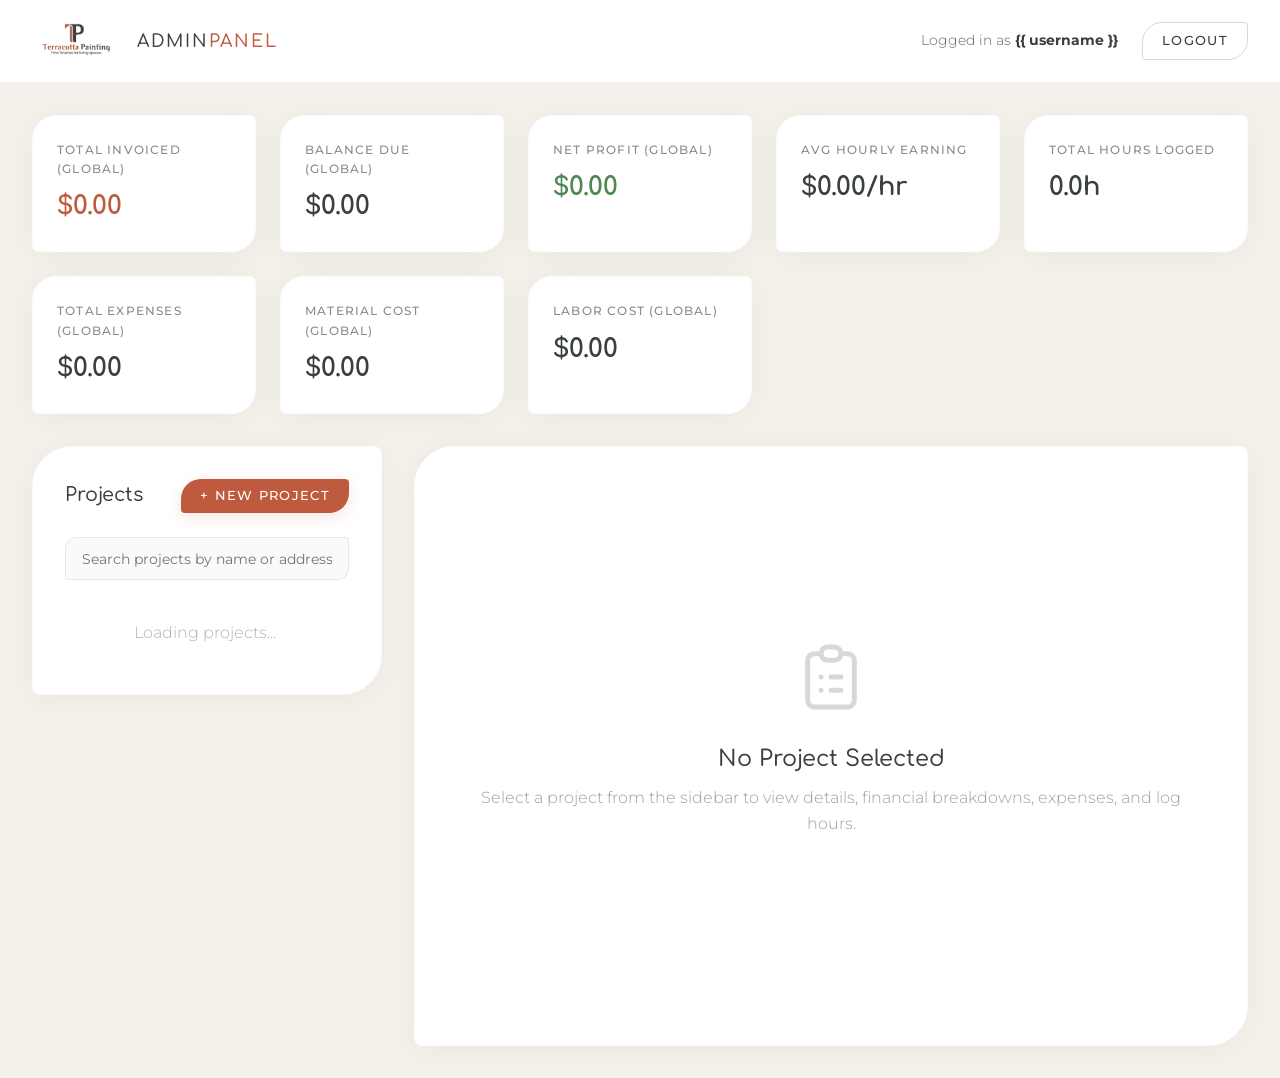
==== templates/admin.html @ 3f1cddbb "feat: add expense, material, and labor breakdown cards to admin panel" ====
<!DOCTYPE html>
<html lang="en">
<head>
  <meta charset="UTF-8">
  <meta name="viewport" content="width=device-width, initial-scale=1.0">
  <title>Admin Dashboard | Terracotta Painting</title>
  <link rel="stylesheet" href="/static/styles.css">
  <link rel="stylesheet" href="/static/admin.css">
</head>
<body class="admin-body">

  <!-- Nav Header -->
  <header class="admin-header">
    <div class="admin-nav">
      <div class="admin-logo-area">
        <img src="/static/assets/images/logo.png" alt="Terracotta Painting Logo" class="admin-logo-img">
        <div class="admin-logo-text">Admin<span>Panel</span></div>
      </div>
      <div class="admin-user-menu">
        <span class="admin-user-info">Logged in as <strong>{{ username }}</strong></span>
        <a href="/admin/logout" class="btn-logout">Logout</a>
      </div>
    </div>
  </header>

  <main class="admin-main">
    
    <!-- Global Summary Stats -->
    <section class="summary-grid">
      <div class="summary-card accent">
        <div class="summary-label">Total Invoiced (Global)</div>
        <div class="summary-value" id="global-invoiced">$0.00</div>
      </div>
      <div class="summary-card">
        <div class="summary-label">Balance Due (Global)</div>
        <div class="summary-value" id="global-balance">$0.00</div>
      </div>
      <div class="summary-card success">
        <div class="summary-label">Net Profit (Global)</div>
        <div class="summary-value" id="global-profit">$0.00</div>
      </div>
      <div class="summary-card">
        <div class="summary-label">Avg Hourly Earning</div>
        <div class="summary-value" id="global-hourly">$0.00/hr</div>
      </div>
      <div class="summary-card">
        <div class="summary-label">Total Hours Logged</div>
        <div class="summary-value" id="global-hours">0.0h</div>
      </div>
      <div class="summary-card">
        <div class="summary-label">Total Expenses (Global)</div>
        <div class="summary-value" id="global-expenses">$0.00</div>
      </div>
      <div class="summary-card">
        <div class="summary-label">Material Cost (Global)</div>
        <div class="summary-value" id="global-materials">$0.00</div>
      </div>
      <div class="summary-card">
        <div class="summary-label">Labor Cost (Global)</div>
        <div class="summary-value" id="global-labor">$0.00</div>
      </div>
    </section>

    <!-- Main Workspace Layout -->
    <div class="dashboard-layout">
      
      <!-- Left: Projects List Sidebar -->
      <aside class="sidebar-panel">
        <div class="sidebar-header">
          <h2 class="sidebar-title">Projects</h2>
          <button class="btn-primary" id="btn-new-project">+ New Project</button>
        </div>
        
        <input type="text" class="project-search" id="project-search-input" placeholder="Search projects by name or address...">
        
        <div class="project-list" id="project-list-container">
          <!-- Projects rendered dynamically here -->
          <p style="text-align: center; color: rgba(58,63,65,0.4); padding: 1rem;">Loading projects...</p>
        </div>
      </aside>
      
      <!-- Right: Selected Project Detail Panel -->
      <section class="detail-panel" id="project-detail-panel">
        
        <!-- Empty State (Shown when no project is selected) -->
        <div class="empty-state" id="detail-empty-state">
          <svg fill="none" viewBox="0 0 24 24" xmlns="http://www.w3.org/2000/svg">
            <path stroke-linecap="round" stroke-linejoin="round" stroke-width="1.5" d="M9 5H7a2 2 0 00-2 2v12a2 2 0 002 2h10a2 2 0 002-2V7a2 2 0 00-2-2h-2M9 5a2 2 0 002 2h2a2 2 0 002-2M9 5a2 2 0 012-2h2a2 2 0 012 2m-3 7h3m-3 4h3m-6-4h.01M9 16h.01"></path>
          </svg>
          <h3 class="empty-state-title">No Project Selected</h3>
          <p>Select a project from the sidebar to view details, financial breakdowns, expenses, and log hours.</p>
        </div>
        
        <!-- Active Details (Hidden by default, displayed via JS) -->
        <div class="detail-content" id="detail-active-content" style="display: none;">
          
          <div class="detail-header">
            <div class="detail-title-area">
              <h2 id="det-project-name">Project Title</h2>
              <div class="detail-address">
                <svg width="16" height="16" fill="currentColor" viewBox="0 0 24 24" xmlns="http://www.w3.org/2000/svg">
                  <path d="M12 2C8.13 2 5 5.13 5 9c0 5.25 7 13 7 13s7-7.75 7-13c0-3.87-3.13-7-7-7zm0 9.5c-1.38 0-2.5-1.12-2.5-2.5s1.12-2.5 2.5-2.5 2.5 1.12 2.5 2.5-1.12 2.5-2.5 2.5z"/>
                </svg>
                <span id="det-project-address">Kitchener, ON</span>
              </div>
            </div>
            <div class="detail-actions">
              <button class="btn-secondary" id="btn-edit-project">Edit Details</button>
              <button class="btn-danger" id="btn-delete-project">Delete</button>
            </div>
          </div>
          
          <!-- Project Resumo Grid (Requirement 3: calculations) -->
          <div class="project-summary-grid">
            <div class="project-summary-card">
              <div class="label">Job Charge</div>
              <div class="value" id="card-job-charge">$0.00</div>
            </div>
            <div class="project-summary-card">
              <div class="label">Total Invoice (HST inc)</div>
              <div class="value" id="card-total-invoice">$0.00</div>
            </div>
            <div class="project-summary-card balance-due">
              <div class="label">Balance Due</div>
              <div class="value" id="card-balance-due">$0.00</div>
            </div>
            <div class="project-summary-card">
              <div class="label">Est. Final Cost</div>
              <div class="value" id="card-final-cost">$0.00</div>
            </div>
            <div class="project-summary-card net-profit">
              <div class="label">Net Profit</div>
              <div class="value" id="card-net-profit">$0.00</div>
            </div>
            <div class="project-summary-card">
              <div class="label">Avg Hourly Rate</div>
              <div class="value" id="card-hourly-rate">$0.00/hr</div>
            </div>
            <div class="project-summary-card">
              <div class="label">Total Expenses</div>
              <div class="value" id="card-expenses">$0.00</div>
            </div>
            <div class="project-summary-card">
              <div class="label">Material Cost</div>
              <div class="value" id="card-materials">$0.00</div>
            </div>
            <div class="project-summary-card">
              <div class="label">Labor / Subcontractor</div>
              <div class="value" id="card-labor">$0.00</div>
            </div>
          </div>
          
          <!-- Tabs Navigation -->
          <nav class="tabs-nav">
            <button class="tab-btn active" data-tab="tab-expenses">Expenses & Purchases</button>
            <button class="tab-btn" data-tab="tab-hours">Hours Logged</button>
          </nav>
          
          <!-- Tab 1: Expenses & Purchases -->
          <div class="tab-content active" id="tab-expenses">
            <div class="tab-split-layout">
              <!-- Left: Expenses Table -->
              <div class="data-table-wrapper">
                <table class="data-table" id="expenses-table">
                  <thead>
                    <tr>
                      <th style="width: 80px; text-align: center;">Actions</th>
                      <th>Amount</th>
                      <th>Type</th>
                      <th>Category/Subtype</th>
                      <th>Tax Inc.</th>
                      <th>Date</th>
                    </tr>
                  </thead>
                  <tbody id="expenses-list-container">
                    <!-- Expenses list goes here -->
                  </tbody>
                </table>
              </div>
              
              <!-- Right: Add Expense Form -->
              <div class="form-panel">
                <h3 id="expense-form-title">Record Expense</h3>
                <form id="add-expense-form">
                  <input type="hidden" id="expense-id-field">
                  <div class="form-group" style="margin-bottom: 1rem;">
                    <label class="form-label" for="exp-amount">Amount (CAD)</label>
                    <input type="number" id="exp-amount" class="form-control" step="0.01" min="0.01" placeholder="150.00" required>
                  </div>
                  <div class="form-group" style="margin-bottom: 1rem;">
                    <label class="form-label" for="exp-type">Type</label>
                    <select id="exp-type" class="form-control" required>
                      <option value="Material">Material</option>
                      <option value="Subcontratado">Subcontractor</option>
                      <option value="Devolução">Return (Devolução)</option>
                    </select>
                  </div>
                  <div class="form-group" id="exp-subtype-group" style="margin-bottom: 1rem;">
                    <label class="form-label" for="exp-subtype">Category / Type</label>
                    <select id="exp-subtype" class="form-control" required>
                      <!-- Will be filled dynamically by Javascript -->
                    </select>
                  </div>
                  <div class="form-group-checkbox">
                    <input type="checkbox" id="exp-tax-included">
                    <label for="exp-tax-included">Tax is already included</label>
                  </div>
                  <button type="submit" class="btn-primary" id="btn-submit-expense" style="width: 100%;">Add Expense</button>
                  <button type="button" class="btn-secondary" id="btn-cancel-expense-edit" style="width: 100%; margin-top: 0.5rem; display: none;">Cancel Edit</button>
                </form>
              </div>
            </div>
          </div>
          
          <!-- Tab 2: Hours Logged -->
          <div class="tab-content" id="tab-hours">
            <div class="tab-split-layout">
              <!-- Left: Hours Table -->
              <div class="data-table-wrapper">
                <table class="data-table" id="hours-table">
                  <thead>
                    <tr>
                      <th style="width: 80px; text-align: center;">Actions</th>
                      <th>Date</th>
                      <th>Hours Worked</th>
                      <th>Date Logged</th>
                    </tr>
                  </thead>
                  <tbody id="hours-list-container">
                    <!-- Hours list goes here -->
                  </tbody>
                </table>
              </div>
              
              <!-- Right: Add Hours Form -->
              <div class="form-panel">
                <h3 id="hours-form-title">Log Hours</h3>
                <form id="add-hours-form">
                  <input type="hidden" id="hours-id-field">
                  <div class="form-group" style="margin-bottom: 1rem;">
                    <label class="form-label" for="hours-date">Date of Work</label>
                    <input type="date" id="hours-date" class="form-control" required>
                  </div>
                  <div class="form-group" style="margin-bottom: 1rem;">
                    <label class="form-label" for="hours-amount">Hours Worked</label>
                    <input type="number" id="hours-amount" class="form-control" step="0.25" min="0.25" placeholder="8.0" required>
                  </div>
                  <button type="submit" class="btn-primary" id="btn-submit-hours" style="width: 100%;">Log Hours</button>
                  <button type="button" class="btn-secondary" id="btn-cancel-hours-edit" style="width: 100%; margin-top: 0.5rem; display: none;">Cancel Edit</button>
                </form>
              </div>
            </div>
          </div>
          
        </div>
      </section>
      
    </div>
  </main>

  <!-- Modal 1: Create Project -->
  <div class="modal-overlay" id="modal-project">
    <div class="modal-box">
      <div class="modal-header">
        <h3 class="modal-title" id="modal-project-title">Create Project</h3>
        <button class="modal-close" id="modal-project-close">&times;</button>
      </div>
      <form id="project-form">
        <input type="hidden" id="project-id-field">
        
        <div class="form-group" style="margin-bottom: 1rem;">
          <label class="form-label" for="proj-name">Client/Project Name</label>
          <input type="text" id="proj-name" class="form-control" placeholder="e.g. John Doe Living Room" required>
        </div>
        
        <div class="form-group" style="margin-bottom: 1rem;">
          <label class="form-label" for="proj-address">Address</label>
          <input type="text" id="proj-address" class="form-control" placeholder="e.g. 123 King St W, Kitchener" required>
        </div>
        
        <div style="display: grid; grid-template-columns: 1fr 1fr; gap: 1rem; margin-bottom: 1rem;">
          <div class="form-group">
            <label class="form-label" for="proj-charge">Job Charge (Net)</label>
            <input type="number" id="proj-charge" class="form-control" step="0.01" min="0" placeholder="2500.00" required>
          </div>
          <div class="form-group">
            <label class="form-label" for="proj-tax">Tax Rate (%)</label>
            <input type="number" id="proj-tax" class="form-control" step="0.1" min="0" value="13.0" required>
          </div>
        </div>
        
        <div style="display: grid; grid-template-columns: 1fr 1fr; gap: 1rem; margin-bottom: 1rem;">
          <div class="form-group">
            <label class="form-label" for="proj-downpayment">Down Payments</label>
            <input type="number" id="proj-downpayment" class="form-control" step="0.01" min="0" value="0.00" required>
          </div>
          <div class="form-group">
            <label class="form-label" for="proj-futurecosts">Est. Future Costs</label>
            <input type="number" id="proj-futurecosts" class="form-control" step="0.01" min="0" value="0.00" required>
          </div>
        </div>
        
        <div class="modal-footer">
          <button type="button" class="btn-secondary" id="modal-project-cancel">Cancel</button>
          <button type="submit" class="btn-primary" id="modal-project-submit">Save Project</button>
        </div>
      </form>
    </div>
  </div>

  <script src="/static/admin.js"></script>
</body>
</html>
---- static/styles.css ----
/* ==========================================================================
   TERRACOTTA PAINTING - STYLESHEET REFINADA (MÉTODO WHEELER & WATKINS)
   ========================================================================== */

/* 1. Custom Design Tokens & Variables */
@import url('https://fonts.googleapis.com/css2?family=Comfortaa:wght@300;400;500;700&family=Montserrat:wght@200;300;400;500;600&display=swap');

:root {
  --font-display: 'Binary ITC Std', 'Comfortaa', 'Georgia', serif;
  --font-body: 'Montserrat', sans-serif;
  
  /* Cores Institucionais extraídas do logo */
  --co-terracotta: #C05A3E;
  --co-slate: #3A3F41;
  --co-sand: #F4F1EA;
  --co-white: #FFFFFF;
  
  --transition-smooth: all 0.4s cubic-bezier(0.25, 1, 0.5, 1);
  --header-height: 140px;
}

/* Reset & Global Canvas */
* {
  margin: 0;
  padding: 0;
  box-sizing: border-box;
}

html {
  scroll-behavior: smooth;
  font-size: 16px;
  -webkit-font-smoothing: antialiased;
}

body {
  font-family: var(--font-body);
  background-color: var(--co-white);
  color: var(--co-slate);
  line-height: 1.6;
  font-weight: 300;
  overflow-x: hidden;
}

h1, h2, h3, h4 {
  color: var(--co-slate);
  font-weight: 400;
}

a {
  text-decoration: none;
  color: inherit;
  transition: var(--transition-smooth);
}

img {
  max-width: 100%;
  display: block;
}

input, select, textarea, button {
  font-family: inherit;
  font-size: inherit;
  color: inherit;
  outline: none;
}

button {
  cursor: pointer;
  background: none;
  border: none;
}

.container {
  width: 100%;
  max-width: 1200px;
  margin: 0 auto;
  padding: 0 2rem;
}

.section-padding {
  padding: 8rem 0;
}

.text-center {
  text-align: center;
}

/* 2. Header & Navigation Refinada */
header {
  background-color: rgba(255, 255, 255, 0.95);
  backdrop-filter: blur(10px);
  position: fixed;
  top: 0;
  width: 100%;
  z-index: 1000;
  border-bottom: 1px solid rgba(58, 63, 65, 0.05);
  transition: var(--transition-smooth);
}

header.scrolled {
  box-shadow: 0 4px 30px rgba(0, 0, 0, 0.02);
  border-bottom-color: rgba(58, 63, 65, 0.1);
}

.nav-container {
  display: flex;
  justify-content: space-between;
  align-items: center;
  height: var(--header-height);
  transition: var(--transition-smooth);
}

header.scrolled .nav-container {
  height: 115px;
}

.logo-link {
  display: flex;
  align-items: center;
}

.nav-logo {
  height: 110px;
  width: auto;
  mix-blend-mode: multiply;
  transition: var(--transition-smooth);
}

header.scrolled .nav-logo {
  height: 88px;
}

.nav-links {
  display: flex;
  list-style: none;
  gap: 3rem;
}

.nav-links a {
  color: var(--co-slate);
  text-decoration: none;
  font-size: 0.85rem;
  font-weight: 500;
  text-transform: uppercase;
  letter-spacing: 0.15em;
  position: relative;
  padding: 0.5rem 0;
  transition: var(--transition-smooth);
}

.nav-links a::after {
  content: '';
  position: absolute;
  bottom: 0;
  left: 0;
  width: 0;
  height: 1px;
  background-color: var(--co-terracotta);
  transition: var(--transition-smooth);
}

.nav-links a:hover {
  color: var(--co-terracotta);
}

.nav-links a:hover::after {
  width: 100%;
}

/* Botões com a curvatura assimétrica inspirada nos traços da Binary ITC */
.header-cta, .hero-cta-btn, .package-cta, .submit-btn {
  display: inline-block;
  text-decoration: none;
  text-transform: uppercase;
  letter-spacing: 0.15em;
  font-size: 0.8rem;
  font-weight: 600;
  padding: 1rem 2.5rem;
  border: none;
  cursor: pointer;
  transition: var(--transition-smooth);
  border-radius: 20px 4px 20px 4px; /* Curvas orgânicas assimétricas */
}

.header-cta {
  background-color: var(--co-slate);
  color: var(--co-white);
  padding: 0.75rem 1.75rem;
  font-size: 0.75rem;
}

.header-cta:hover {
  background-color: var(--co-terracotta);
  transform: translateY(-2px);
}

/* Mobile Menu Button */
.mobile-toggle {
  display: none;
  flex-direction: column;
  gap: 6px;
  width: 30px;
}

.mobile-toggle span {
  display: block;
  width: 100%;
  height: 2px;
  background-color: var(--co-slate);
  transition: var(--transition-smooth);
}

/* 3. Hero Section (Adoção do Espaço de Luxo) */
.hero {
  background: linear-gradient(rgba(244, 241, 234, 0.88), rgba(244, 241, 234, 0.88)), url('assets/images/painted_living_room.png') no-repeat center center/cover;
  min-height: 90vh;
  display: flex;
  flex-direction: column;
  justify-content: center;
  align-items: center;
  text-align: center;
  padding: calc(var(--header-height) + 4rem) 2rem 4rem 2rem;
}

.hero-logo-container {
  margin-bottom: 2.5rem;
  animation: fadeIn 1s ease;
}

.hero h1 {
  font-family: var(--font-display);
  font-size: clamp(2.25rem, 5vw, 4rem);
  color: var(--co-slate);
  font-weight: bold;
  max-width: 800px;
  line-height: 1.1;
  margin-bottom: 1.5rem;
}

.hero-subtitle {
  font-size: clamp(1rem, 2vw, 1.25rem);
  color: var(--co-terracotta);
  font-weight: 400;
  letter-spacing: 0.05em;
  margin-bottom: 3rem;
  font-family: var(--font-body);
}

.hero-cta-btn {
  background-color: var(--co-terracotta);
  color: var(--co-white);
  box-shadow: 0 10px 30px rgba(192, 90, 62, 0.2);
}

.hero-cta-btn:hover {
  background-color: var(--co-slate);
  box-shadow: 0 10px 30px rgba(58, 63, 65, 0.15);
  transform: translateY(-3px);
}

/* 4. Cards de Serviços com a Anatomia Curva da Fonte */
.packages-section {
  padding: 8rem 0;
  background-color: var(--co-white);
}

.section-tag {
  display: block;
  font-size: 0.8rem;
  text-transform: uppercase;
  letter-spacing: 0.3em;
  color: var(--co-terracotta);
  margin-bottom: 1rem;
  font-weight: 600;
}

.section-title {
  font-family: var(--font-display);
  font-size: clamp(2rem, 3.5vw, 2.5rem);
  color: var(--co-slate);
  margin-bottom: 1.5rem;
}

.section-subtitle {
  max-width: 700px;
  margin: 0 auto 5rem auto;
  color: #707577;
  font-size: 1rem;
}

.grid {
  display: grid;
  gap: 2.5rem;
}

.packages-grid {
  grid-template-columns: repeat(auto-fit, minmax(320px, 1fr));
}

/* O Card ganha a assinatura visual da fonte nas bordas externas */
.package-card {
  background-color: var(--co-sand);
  padding: 3.5rem 2.5rem;
  text-align: left;
  position: relative;
  transition: var(--transition-smooth);
  border-radius: 40px 8px 40px 8px; /* Curvas orgânicas e expressivas */
  border: 1px solid rgba(58, 63, 65, 0.03);
  display: flex;
  flex-direction: column;
}

.package-card:hover {
  transform: translateY(-10px);
  box-shadow: 0 20px 40px rgba(58, 63, 65, 0.08);
  background-color: var(--co-white);
  border-color: rgba(192, 90, 62, 0.15);
}

.package-tier {
  font-size: 0.75rem;
  text-transform: uppercase;
  letter-spacing: 0.2em;
  color: var(--co-terracotta);
  font-weight: 700;
}

.package-name {
  font-family: var(--font-display);
  font-size: 1.8rem;
  color: var(--co-slate);
  margin: 0.5rem 0 1.5rem 0;
  line-height: 1.2;
}

.package-subname {
  display: block;
  font-family: var(--font-body);
  font-size: 0.8rem;
  font-style: italic;
  font-weight: 400;
  color: #707577;
  margin-top: 0.25rem;
  text-transform: none;
  letter-spacing: 0.05em;
}

.package-desc {
  font-size: 0.95rem;
  color: var(--co-slate);
  margin-bottom: 2rem;
  font-weight: 500;
  min-height: 50px;
}

.package-features {
  list-style: none;
  margin-bottom: 3rem;
  width: 100%;
}

/* Marcadores customizados simulando cortes geométricos finos */
.package-features li {
  font-size: 0.9rem;
  color: #555c5e;
  margin-bottom: 1rem;
  position: relative;
  padding-left: 1.5rem;
  border-bottom: none;
}

.package-features li::before {
  content: "";
  position: absolute;
  left: 0;
  top: 0.6rem;
  width: 8px;
  height: 2px;
  background-color: var(--co-terracotta);
}

.package-cta {
  display: block;
  text-align: center;
  background-color: transparent;
  border: 1px solid var(--co-slate);
  color: var(--co-slate);
  width: 100%;
  margin-top: auto;
}

.package-card:hover .package-cta {
  background-color: var(--co-terracotta);
  border-color: var(--co-terracotta);
  color: var(--co-white);
}

/* 5. Visual Work Showcase (Frase de Impacto Emocional) */
.showcase-banner {
  background-color: var(--co-slate);
  padding: 6rem 2rem;
  text-align: center;
}

.banner-text {
  font-family: var(--font-display);
  font-size: clamp(1.5rem, 3.5vw, 2.2rem);
  color: var(--co-sand);
  font-style: italic;
}

/* Gallery Grid */
.gallery-grid {
  grid-template-columns: repeat(auto-fit, minmax(260px, 1fr));
  padding-bottom: 8rem;
  margin-top: 3rem;
}

.gallery-item {
  position: relative;
  overflow: hidden;
  border-radius: 24px 6px 24px 6px;
  aspect-ratio: 1;
  cursor: pointer;
  box-shadow: 0 4px 15px rgba(0, 0, 0, 0.02);
}

.gallery-image {
  width: 100%;
  height: 100%;
  object-fit: cover;
  transition: var(--transition-smooth);
}

.gallery-item:hover .gallery-image {
  transform: scale(1.08);
}

.gallery-overlay {
  position: absolute;
  inset: 0;
  background: linear-gradient(to top, rgba(58, 63, 65, 0.85), transparent 70%);
  display: flex;
  flex-direction: column;
  justify-content: flex-end;
  padding: 2rem;
  opacity: 0;
  transition: var(--transition-smooth);
}

.gallery-item:hover .gallery-overlay {
  opacity: 1;
}

.gallery-tag {
  font-size: 0.7rem;
  text-transform: uppercase;
  letter-spacing: 0.15em;
  color: var(--co-terracotta);
  font-weight: 600;
}

.gallery-title {
  color: var(--co-white);
  font-size: 1.2rem;
  margin-top: 0.25rem;
}

/* 6. Form de Orçamento Limpo e Arquitetônico */
.estimate-section {
  background-color: var(--co-sand);
  padding: 8rem 0;
}

.estimate-container {
  display: grid;
  grid-template-columns: repeat(auto-fit, minmax(320px, 1fr));
  gap: 4rem;
  background-color: var(--co-white);
  padding: 4rem;
  border-radius: 40px 8px 40px 8px;
  box-shadow: 0 30px 60px rgba(58, 63, 65, 0.04);
}

.estimate-info {
  display: flex;
  flex-direction: column;
  justify-content: center;
}

.estimate-info h2 {
  font-family: var(--font-display);
  font-size: clamp(2rem, 3.5vw, 2.5rem);
  margin-bottom: 1.5rem;
}

.estimate-info p {
  font-size: 0.95rem;
  color: var(--co-slate);
  margin-bottom: 2rem;
}

.contact-meta {
  margin-top: 2rem;
  display: flex;
  flex-direction: column;
  gap: 1.5rem;
}

.contact-meta-item {
  display: flex;
  align-items: center;
  gap: 1rem;
  font-size: 0.9rem;
  font-weight: 500;
}

.contact-meta-icon {
  width: 20px;
  height: 24px;
  color: var(--co-terracotta);
}

.estimate-form-container {
  display: flex;
  flex-direction: column;
  justify-content: center;
}

.estimate-form {
  display: grid;
  gap: 1.5rem;
}

.form-group {
  margin-bottom: 0.5rem;
  display: flex;
  flex-direction: column;
}

.form-label {
  display: block;
  font-size: 0.75rem;
  text-transform: uppercase;
  letter-spacing: 0.1em;
  margin-bottom: 0.5rem;
  font-weight: 600;
  color: var(--co-slate);
}

.form-control {
  width: 100%;
  padding: 1rem 1.25rem;
  border: 1px solid rgba(58, 63, 65, 0.15);
  background-color: var(--co-sand);
  font-family: var(--font-body);
  font-size: 0.9rem;
  color: var(--co-slate);
  transition: var(--transition-smooth);
  border-radius: 12px 4px 12px 4px;
}

.form-control:focus {
  outline: none;
  border-color: var(--co-terracotta);
  background-color: var(--co-white);
  box-shadow: 0 0 0 4px rgba(192, 90, 62, 0.08);
}

select.form-control {
  cursor: pointer;
  appearance: none;
  background-image: url("data:image/svg+xml;utf8,<svg fill='%233A3F41' height='24' viewBox='0 0 24 24' width='24' xmlns='http://www.w3.org/2000/svg'><path d='M7 10l5 5 5-5z'/><path d='M0 0h24v24H0z' fill='none'/></svg>");
  background-repeat: no-repeat;
  background-position: right 1rem center;
  background-size: 1.25rem;
  padding-right: 2.5rem;
}

/* Success notification message styling */
.form-status-msg {
  display: none;
  padding: 1.25rem;
  border-radius: 12px 4px 12px 4px;
  font-size: 0.9rem;
  margin-bottom: 1.5rem;
}

.form-status-msg.success {
  display: block;
  background-color: rgba(192, 90, 62, 0.08);
  border-left: 3px solid var(--co-terracotta);
  color: var(--co-terracotta);
}

.submit-btn {
  width: 100%;
  background-color: var(--co-terracotta);
  color: var(--co-white);
  padding: 1.25rem;
  font-size: 0.9rem;
}

.submit-btn:hover {
  background-color: var(--co-slate);
  transform: translateY(-2px);
  box-shadow: 0 10px 25px rgba(192, 90, 62, 0.15);
}

/* 7. Footer */
footer {
  background-color: var(--co-slate);
  color: rgba(255, 255, 255, 0.6);
  padding: 5rem 0;
  font-size: 0.85rem;
}

.footer-container {
  display: flex;
  flex-direction: column;
  align-items: center;
  gap: 2.5rem;
  text-align: center;
}

.footer-logo {
  display: flex;
  flex-direction: column;
  align-items: center;
  gap: 1.5rem;
}

.footer-slogan {
  font-family: var(--font-display);
  color: var(--co-sand);
  font-size: 1.25rem;
}

.footer-links {
  display: flex;
  list-style: none;
  gap: 3rem;
}

.footer-links a {
  color: rgba(255, 255, 255, 0.8);
  text-decoration: none;
  font-size: 0.8rem;
  text-transform: uppercase;
  letter-spacing: 0.1em;
  transition: var(--transition-smooth);
}

.footer-links a:hover {
  color: var(--co-terracotta);
}

.footer-signature {
  font-size: 0.75rem;
  letter-spacing: 0.15em;
  text-transform: uppercase;
  color: rgba(255, 255, 255, 0.4);
  text-align: center;
  border-top: 1px solid rgba(255, 255, 255, 0.08);
  padding-top: 2.5rem;
  width: 100%;
}

/* Animations */
@keyframes fadeIn {
  from { opacity: 0; transform: translateY(10px); }
  to { opacity: 1; transform: translateY(0); }
}

/* Responsive adjustments */
@media (max-width: 1024px) {
  .packages-grid {
    grid-template-columns: repeat(2, 1fr);
  }
}

@media (max-width: 768px) {
  :root {
    --header-height: 70px;
  }
  
  .section-padding {
    padding: 5rem 0;
  }
  
  .hero h1 { 
    font-size: 2.5rem; 
  }
  
  .estimate-container { 
    padding: 2.5rem; 
    grid-template-columns: 1fr;
    gap: 2.5rem;
  }
  
  .nav-links {
    display: none;
    position: absolute;
    top: var(--header-height);
    left: 0;
    width: 100%;
    background-color: var(--co-white);
    flex-direction: column;
    align-items: center;
    padding: 3rem 0;
    gap: 2rem;
    box-shadow: 0 10px 30px rgba(0, 0, 0, 0.05);
    border-bottom: 1px solid rgba(58, 63, 65, 0.05);
  }
  
  .nav-links.active {
    display: flex;
  }
  
  .mobile-toggle {
    display: flex;
  }
  
  .header-cta {
    display: none;
  }
}

@media (max-width: 480px) {
  .packages-grid, .gallery-grid {
    grid-template-columns: 1fr;
  }
}
---- static/admin.css ----
/* ==========================================================================
   TERRACOTTA PAINTING - ADMIN DASHBOARD STYLES
   ========================================================================== */

:root {
  --admin-accent: #C05A3E; /* Terra Cotta */
  --admin-dark: #3A3F41; /* Slate */
  --admin-bg: #F4F1EA; /* Sand */
  --admin-white: #FFFFFF;
  --admin-success: #4E8752; /* Sage-like dark green */
  --admin-error: #A24836; /* Deep terracotta red */
  --admin-shadow: 0 4px 30px rgba(58, 63, 65, 0.05);
  --admin-transition: all 0.3s cubic-bezier(0.25, 1, 0.5, 1);
}

body.admin-body {
  background-color: var(--admin-bg);
  color: var(--admin-dark);
  font-family: 'Montserrat', sans-serif;
  margin: 0;
  padding: 0;
  font-weight: 300;
  min-height: 100vh;
}

/* Nav Header */
.admin-header {
  background-color: var(--admin-white);
  border-bottom: 1px solid rgba(58, 63, 65, 0.06);
  padding: 1rem 2rem;
  position: sticky;
  top: 0;
  z-index: 100;
  box-shadow: 0 2px 10px rgba(0, 0, 0, 0.01);
}

.admin-nav {
  display: flex;
  justify-content: space-between;
  align-items: center;
  max-width: 1400px;
  margin: 0 auto;
}

.admin-logo-area {
  display: flex;
  align-items: center;
  gap: 1rem;
}

.admin-logo-img {
  height: 50px;
  width: auto;
  mix-blend-mode: multiply;
}

.admin-logo-text {
  font-family: 'Comfortaa', var(--font-display);
  font-size: 1.1rem;
  letter-spacing: 0.1em;
  font-weight: 500;
  text-transform: uppercase;
  color: var(--admin-dark);
}

.admin-logo-text span {
  color: var(--admin-accent);
}

.admin-user-menu {
  display: flex;
  align-items: center;
  gap: 1.5rem;
}

.admin-user-info {
  font-size: 0.85rem;
  color: rgba(58, 63, 65, 0.8);
}

.admin-user-info strong {
  color: var(--admin-dark);
}

.btn-logout {
  background: none;
  border: 1px solid rgba(58, 63, 65, 0.2);
  color: var(--admin-dark);
  padding: 0.5rem 1.2rem;
  border-radius: 20px 4px 20px 4px;
  font-size: 0.8rem;
  text-transform: uppercase;
  letter-spacing: 0.1em;
  font-weight: 500;
  transition: var(--admin-transition);
  cursor: pointer;
}

.btn-logout:hover {
  background-color: var(--admin-accent);
  color: var(--admin-white);
  border-color: var(--admin-accent);
  transform: translateY(-1px);
}

/* Main Layout */
.admin-main {
  max-width: 1400px;
  margin: 2rem auto;
  padding: 0 2rem;
}

/* Summary Grid */
.summary-grid {
  display: grid;
  grid-template-columns: repeat(auto-fit, minmax(220px, 1fr));
  gap: 1.5rem;
  margin-bottom: 2rem;
}

.summary-card {
  background-color: var(--admin-white);
  padding: 1.5rem;
  border-radius: 24px 6px 24px 6px;
  box-shadow: var(--admin-shadow);
  border: 1px solid rgba(58, 63, 65, 0.02);
  transition: var(--admin-transition);
}

.summary-card:hover {
  transform: translateY(-2px);
  box-shadow: 0 8px 35px rgba(58, 63, 65, 0.08);
}

.summary-label {
  font-size: 0.75rem;
  text-transform: uppercase;
  letter-spacing: 0.1em;
  color: rgba(58, 63, 65, 0.6);
  font-weight: 500;
  margin-bottom: 0.5rem;
}

.summary-value {
  font-family: 'Comfortaa', sans-serif;
  font-size: 1.6rem;
  color: var(--admin-dark);
  font-weight: 700;
}

.summary-card.accent .summary-value {
  color: var(--admin-accent);
}

.summary-card.success .summary-value {
  color: var(--admin-success);
}

/* Dashboard Panel Layout */
.dashboard-layout {
  display: grid;
  grid-template-columns: 350px 1fr;
  gap: 2rem;
  align-items: start;
}

@media (max-width: 1024px) {
  .dashboard-layout {
    grid-template-columns: 1fr;
  }
}

/* Left Sidebar: Projects List */
.sidebar-panel {
  background-color: var(--admin-white);
  border-radius: 40px 8px 40px 8px;
  padding: 2rem;
  box-shadow: var(--admin-shadow);
  border: 1px solid rgba(58, 63, 65, 0.02);
}

.sidebar-header {
  display: flex;
  justify-content: space-between;
  align-items: center;
  margin-bottom: 1.5rem;
}

.sidebar-title {
  font-family: 'Comfortaa', sans-serif;
  font-size: 1.2rem;
  font-weight: 500;
  margin: 0;
}

.btn-primary {
  background-color: var(--admin-accent);
  color: var(--admin-white);
  border: none;
  padding: 0.6rem 1.2rem;
  border-radius: 20px 4px 20px 4px;
  font-size: 0.8rem;
  text-transform: uppercase;
  letter-spacing: 0.1em;
  font-weight: 500;
  transition: var(--admin-transition);
  cursor: pointer;
  box-shadow: 0 4px 15px rgba(192, 90, 62, 0.15);
}

.btn-primary:hover {
  background-color: var(--admin-dark);
  transform: translateY(-2px);
  box-shadow: 0 6px 20px rgba(58, 63, 65, 0.2);
}

.project-search {
  width: 100%;
  padding: 0.8rem 1rem;
  border: 1px solid rgba(58, 63, 65, 0.1);
  background-color: #FAFAFA;
  border-radius: 12px 4px 12px 4px;
  font-size: 0.85rem;
  margin-bottom: 1.5rem;
  font-family: inherit;
  transition: var(--admin-transition);
}

.project-search:focus {
  border-color: var(--admin-accent);
  background-color: var(--admin-white);
}

.project-list {
  display: flex;
  flex-direction: column;
  gap: 0.8rem;
  max-height: 500px;
  overflow-y: auto;
  padding-right: 0.3rem;
}

/* Scrollbar Styling */
.project-list::-webkit-scrollbar,
.detail-content::-webkit-scrollbar {
  width: 6px;
}
.project-list::-webkit-scrollbar-thumb,
.detail-content::-webkit-scrollbar-thumb {
  background-color: rgba(58, 63, 65, 0.15);
  border-radius: 3px;
}

.project-item {
  padding: 1.2rem;
  border-radius: 16px 4px 16px 4px;
  background-color: #FAFAFA;
  border: 1px solid rgba(58, 63, 65, 0.04);
  cursor: pointer;
  transition: var(--admin-transition);
  text-align: left;
}

.project-item:hover {
  background-color: rgba(192, 90, 62, 0.03);
  border-color: rgba(192, 90, 62, 0.1);
  transform: translateX(3px);
}

.project-item.active {
  background-color: rgba(192, 90, 62, 0.08);
  border-color: var(--admin-accent);
}

.project-item-name {
  font-weight: 500;
  font-size: 0.95rem;
  color: var(--admin-dark);
  margin-bottom: 0.2rem;
}

.project-item-address {
  font-size: 0.75rem;
  color: rgba(58, 63, 65, 0.6);
  white-space: nowrap;
  overflow: hidden;
  text-overflow: ellipsis;
}

.project-item-charge {
  font-size: 0.8rem;
  font-weight: 600;
  color: var(--admin-accent);
  margin-top: 0.5rem;
  display: flex;
  justify-content: space-between;
}

.project-item-hours {
  font-weight: normal;
  color: rgba(58, 63, 65, 0.5);
  font-size: 0.75rem;
}

/* Right Content: Project Detail View */
.detail-panel {
  background-color: var(--admin-white);
  border-radius: 40px 8px 40px 8px;
  padding: 2.5rem;
  box-shadow: var(--admin-shadow);
  border: 1px solid rgba(58, 63, 65, 0.02);
  min-height: 600px;
}

.empty-state {
  display: flex;
  flex-direction: column;
  align-items: center;
  justify-content: center;
  height: 500px;
  text-align: center;
  color: rgba(58, 63, 65, 0.5);
}

.empty-state svg {
  width: 80px;
  height: 80px;
  margin-bottom: 1.5rem;
  stroke: rgba(58, 63, 65, 0.2);
}

.empty-state-title {
  font-family: 'Comfortaa', sans-serif;
  font-size: 1.4rem;
  font-weight: 500;
  color: var(--admin-dark);
  margin-bottom: 0.5rem;
}

/* Selected Project Details */
.detail-header {
  display: flex;
  justify-content: space-between;
  align-items: flex-start;
  border-bottom: 1px solid rgba(58, 63, 65, 0.08);
  padding-bottom: 1.5rem;
  margin-bottom: 2rem;
  flex-wrap: wrap;
  gap: 1rem;
}

.detail-title-area h2 {
  font-family: 'Comfortaa', sans-serif;
  font-size: 1.8rem;
  font-weight: 700;
  margin: 0 0 0.5rem 0;
  color: var(--admin-dark);
}

.detail-address {
  font-size: 0.9rem;
  color: rgba(58, 63, 65, 0.6);
  display: flex;
  align-items: center;
  gap: 0.5rem;
}

.detail-actions {
  display: flex;
  gap: 0.8rem;
}

.btn-secondary {
  background-color: transparent;
  color: var(--admin-dark);
  border: 1px solid rgba(58, 63, 65, 0.25);
  padding: 0.6rem 1.2rem;
  border-radius: 20px 4px 20px 4px;
  font-size: 0.8rem;
  text-transform: uppercase;
  letter-spacing: 0.1em;
  font-weight: 500;
  transition: var(--admin-transition);
  cursor: pointer;
}

.btn-secondary:hover {
  background-color: rgba(58, 63, 65, 0.04);
  border-color: var(--admin-dark);
}

.btn-danger {
  background-color: transparent;
  color: var(--admin-error);
  border: 1px solid rgba(162, 72, 54, 0.3);
  padding: 0.6rem 1.2rem;
  border-radius: 20px 4px 20px 4px;
  font-size: 0.8rem;
  text-transform: uppercase;
  letter-spacing: 0.1em;
  font-weight: 500;
  transition: var(--admin-transition);
  cursor: pointer;
}

.btn-danger:hover {
  background-color: var(--admin-error);
  color: var(--admin-white);
  border-color: var(--admin-error);
}

/* Project Cards Summaries */
.project-summary-grid {
  display: grid;
  grid-template-columns: repeat(auto-fit, minmax(180px, 1fr));
  gap: 1.2rem;
  margin-bottom: 2.5rem;
}

.project-summary-card {
  background-color: #FAFAFA;
  padding: 1.2rem;
  border-radius: 16px 4px 16px 4px;
  border: 1px solid rgba(58, 63, 65, 0.04);
}

.project-summary-card .label {
  font-size: 0.7rem;
  text-transform: uppercase;
  letter-spacing: 0.08em;
  color: rgba(58, 63, 65, 0.5);
  margin-bottom: 0.3rem;
  font-weight: 500;
}

.project-summary-card .value {
  font-size: 1.3rem;
  font-weight: 700;
  color: var(--admin-dark);
}

.project-summary-card.net-profit .value {
  color: var(--admin-success);
}
.project-summary-card.balance-due .value {
  color: var(--admin-accent);
}

/* Dashboard Tabs */
.tabs-nav {
  display: flex;
  border-bottom: 1px solid rgba(58, 63, 65, 0.08);
  gap: 2rem;
  margin-bottom: 2rem;
}

.tab-btn {
  background: none;
  border: none;
  padding: 0.8rem 0;
  font-size: 0.9rem;
  text-transform: uppercase;
  letter-spacing: 0.1em;
  font-weight: 500;
  color: rgba(58, 63, 65, 0.5);
  cursor: pointer;
  position: relative;
  transition: var(--admin-transition);
}

.tab-btn:hover {
  color: var(--admin-dark);
}

.tab-btn.active {
  color: var(--admin-accent);
  font-weight: 600;
}

.tab-btn.active::after {
  content: '';
  position: absolute;
  bottom: -1px;
  left: 0;
  width: 100%;
  height: 2px;
  background-color: var(--admin-accent);
}

.tab-content {
  display: none;
}

.tab-content.active {
  display: block;
}

/* Flex Grid for Tab Layout */
.tab-split-layout {
  display: grid;
  grid-template-columns: 1fr 320px;
  gap: 2.5rem;
}

@media (max-width: 900px) {
  .tab-split-layout {
    grid-template-columns: 1fr;
  }
}

/* Forms styling inside panels */
.form-panel {
  background-color: #FAFAFA;
  padding: 1.8rem;
  border-radius: 24px 6px 24px 6px;
  border: 1px solid rgba(58, 63, 65, 0.04);
}

.form-panel h3 {
  font-family: 'Comfortaa', sans-serif;
  font-size: 1.1rem;
  margin-top: 0;
  margin-bottom: 1.2rem;
  font-weight: 600;
}

.form-group-checkbox {
  display: flex;
  align-items: center;
  gap: 0.5rem;
  margin-bottom: 1.2rem;
}

.form-group-checkbox input[type="checkbox"] {
  width: 16px;
  height: 16px;
  accent-color: var(--admin-accent);
}

.form-group-checkbox label {
  font-size: 0.85rem;
  font-weight: 400;
  color: rgba(58, 63, 65, 0.8);
}

/* Tables in admin panel */
.data-table-wrapper {
  overflow-x: auto;
}

.data-table {
  width: 100%;
  border-collapse: collapse;
  text-align: left;
}

.data-table th {
  padding: 1rem;
  font-size: 0.75rem;
  text-transform: uppercase;
  letter-spacing: 0.08em;
  color: rgba(58, 63, 65, 0.5);
  font-weight: 600;
  border-bottom: 1px solid rgba(58, 63, 65, 0.06);
}

.data-table td {
  padding: 1.2rem 1rem;
  font-size: 0.85rem;
  border-bottom: 1px solid rgba(58, 63, 65, 0.04);
  vertical-align: middle;
}

.data-table tbody tr:hover {
  background-color: rgba(58, 63, 65, 0.01);
}

.badge {
  display: inline-block;
  padding: 0.25rem 0.6rem;
  font-size: 0.7rem;
  font-weight: 600;
  text-transform: uppercase;
  letter-spacing: 0.05em;
  border-radius: 4px;
}

.badge-material {
  background-color: rgba(192, 90, 62, 0.1);
  color: var(--admin-accent);
}
.badge-sub {
  background-color: rgba(58, 63, 65, 0.08);
  color: var(--admin-dark);
}
.badge-return {
  background-color: rgba(78, 135, 82, 0.1);
  color: var(--admin-success);
}

.btn-icon-delete {
  background: none;
  border: none;
  color: rgba(58, 63, 65, 0.3);
  cursor: pointer;
  transition: var(--admin-transition);
  padding: 0.3rem;
  border-radius: 4px;
}

.btn-icon-delete:hover {
  color: var(--admin-error);
  background-color: rgba(162, 72, 54, 0.05);
}

.btn-icon-edit {
  background: none;
  border: none;
  color: rgba(58, 63, 65, 0.3);
  cursor: pointer;
  transition: var(--admin-transition);
  padding: 0.3rem;
  border-radius: 4px;
}

.btn-icon-edit:hover {
  color: var(--admin-accent);
  background-color: rgba(192, 90, 62, 0.05);
}


/* Modals */
.modal-overlay {
  position: fixed;
  top: 0;
  left: 0;
  right: 0;
  bottom: 0;
  background-color: rgba(58, 63, 65, 0.5);
  backdrop-filter: blur(4px);
  display: flex;
  justify-content: center;
  align-items: center;
  z-index: 1000;
  opacity: 0;
  pointer-events: none;
  transition: opacity 0.3s ease;
}

.modal-overlay.active {
  opacity: 1;
  pointer-events: auto;
}

.modal-box {
  background-color: var(--admin-white);
  padding: 2.5rem;
  border-radius: 40px 8px 40px 8px;
  width: 100%;
  max-width: 500px;
  box-shadow: 0 20px 50px rgba(0, 0, 0, 0.1);
  transform: translateY(20px);
  transition: transform 0.3s ease;
  border: 1px solid rgba(58, 63, 65, 0.04);
}

.modal-overlay.active .modal-box {
  transform: translateY(0);
}

.modal-header {
  display: flex;
  justify-content: space-between;
  align-items: center;
  margin-bottom: 1.5rem;
}

.modal-title {
  font-family: 'Comfortaa', sans-serif;
  font-size: 1.3rem;
  font-weight: 600;
  margin: 0;
}

.modal-close {
  background: none;
  border: none;
  font-size: 1.5rem;
  color: rgba(58, 63, 65, 0.4);
  cursor: pointer;
  line-height: 1;
  transition: var(--admin-transition);
}

.modal-close:hover {
  color: var(--admin-dark);
}

.modal-footer {
  display: flex;
  justify-content: flex-end;
  gap: 1rem;
  margin-top: 2rem;
}
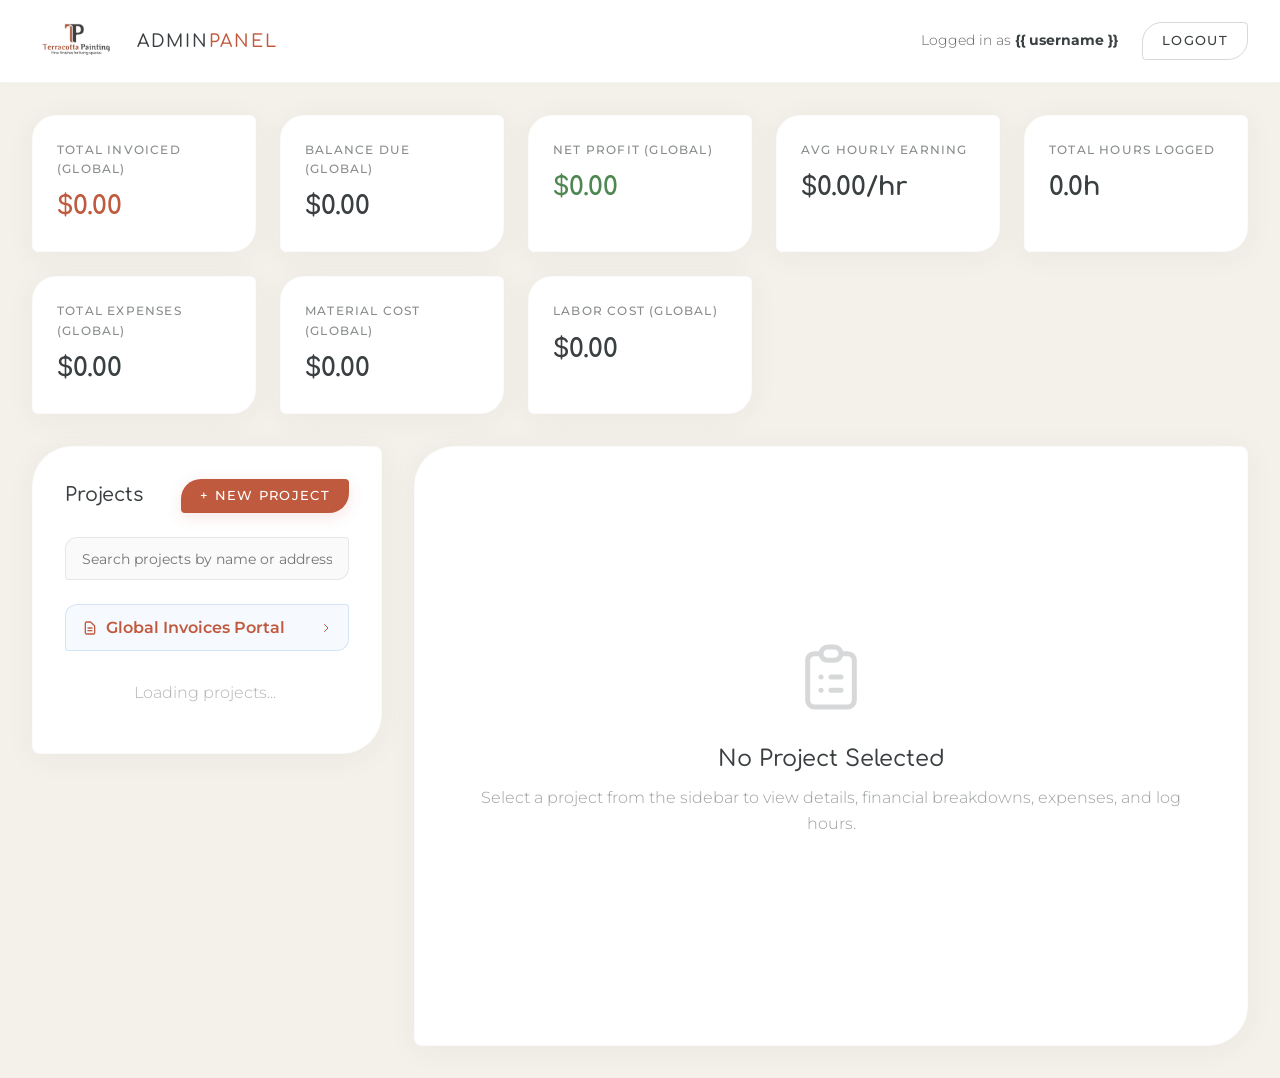
==== commit d41696c1: "feat: add global invoices portal and project-exclusive invoice lists" ====
--- a/templates/admin.html
+++ b/templates/admin.html
@@ -73,6 +73,21 @@
         
         <input type="text" class="project-search" id="project-search-input" placeholder="Search projects by name or address...">
         
+        <!-- Global Invoices Portal Button -->
+        <div style="margin-bottom: 0.8rem;">
+          <button class="project-item" id="btn-global-invoices" style="width: 100%; border: 1px solid rgba(74, 144, 226, 0.2); background-color: rgba(74, 144, 226, 0.05); color: var(--admin-accent); font-weight: 600; padding: 0.8rem 1rem; border-radius: 12px 3px 12px 3px; display: flex; align-items: center; gap: 0.5rem; justify-content: space-between; cursor: pointer; transition: all 0.2s ease; box-sizing: border-box;">
+            <span style="display: flex; align-items: center; gap: 0.5rem;">
+              <svg width="16" height="16" fill="none" stroke="currentColor" viewBox="0 0 24 24" xmlns="http://www.w3.org/2000/svg" style="vertical-align: middle;">
+                <path stroke-linecap="round" stroke-linejoin="round" stroke-width="2" d="M9 12h6m-6 4h6m2 5H7a2 2 0 01-2-2V5a2 2 0 012-2h5.586a1 1 0 01.707.293l5.414 5.414a1 1 0 01.293.707V19a2 2 0 01-2 2z"></path>
+              </svg>
+              <span>Global Invoices Portal</span>
+            </span>
+            <svg width="12" height="12" fill="none" stroke="currentColor" viewBox="0 0 24 24" xmlns="http://www.w3.org/2000/svg" style="vertical-align: middle;">
+              <path stroke-linecap="round" stroke-linejoin="round" stroke-width="2" d="M9 5l7 7-7 7"></path>
+            </svg>
+          </button>
+        </div>
+        
         <div class="project-list" id="project-list-container">
           <!-- Projects rendered dynamically here -->
           <p style="text-align: center; color: rgba(58,63,65,0.4); padding: 1rem;">Loading projects...</p>
@@ -154,6 +169,7 @@
           <nav class="tabs-nav">
             <button class="tab-btn active" data-tab="tab-expenses">Expenses & Purchases</button>
             <button class="tab-btn" data-tab="tab-hours">Hours Logged</button>
+            <button class="tab-btn" data-tab="tab-invoices">Invoices</button>
           </nav>
           
           <!-- Tab 1: Expenses & Purchases -->
@@ -252,6 +268,102 @@
             </div>
           </div>
           
+          <!-- Tab 3: Invoices -->
+          <div class="tab-content" id="tab-invoices">
+            <div class="tab-split-layout">
+              <!-- Left: Generate Invoice Form -->
+              <div class="form-panel" style="background-color: var(--admin-white);">
+                <h3 style="font-family: 'Comfortaa', sans-serif; font-size: 1.1rem; margin-top: 0; margin-bottom: 1.2rem; font-weight: 600;">Generate Invoice (Escala Solutions)</h3>
+                <form id="generate-invoice-form">
+                  <div class="form-group" style="margin-bottom: 1rem;">
+                    <label class="form-label" for="inv-client-name">Billed To (Client/Company Name)</label>
+                    <input type="text" id="inv-client-name" class="form-control" required placeholder="e.g. WKSC Group">
+                  </div>
+                  <div class="form-group" style="margin-bottom: 1rem;">
+                    <label class="form-label" for="inv-client-address">Client Address</label>
+                    <textarea id="inv-client-address" class="form-control" required placeholder="72 Rosebank Crescent&#10;Kitchener, Ontario&#10;Canada" rows="3" style="width: 100%; border: 1px solid rgba(58, 63, 65, 0.15); border-radius: 12px 4px 12px 4px; padding: 0.8rem; font-family: inherit; font-size: 0.9rem; resize: vertical;"></textarea>
+                  </div>
+                  <div style="display: grid; grid-template-columns: 1fr 1fr 1fr; gap: 1rem; margin-bottom: 1rem;">
+                    <div class="form-group">
+                      <label class="form-label" for="inv-tax-rate">HST Rate (%)</label>
+                      <input type="number" id="inv-tax-rate" class="form-control" required min="0" max="100" value="13" step="1">
+                    </div>
+                    <div class="form-group">
+                      <label class="form-label" for="inv-downpayments">Down Payments (CAD)</label>
+                      <input type="number" id="inv-downpayments" class="form-control" required min="0" value="0.00" step="0.01">
+                    </div>
+                    <div class="form-group">
+                      <label class="form-label" for="inv-due-date">Due Date</label>
+                      <input type="text" id="inv-due-date" class="form-control" required value="Upon Receipt" placeholder="e.g. Upon Receipt, 2026-07-15">
+                    </div>
+                  </div>
+
+                  <div class="invoice-items-header">
+                    <h4>Invoice Line Items</h4>
+                    <button type="button" class="btn-secondary btn-small" id="btn-add-invoice-item" style="cursor: pointer;">+ Add Item</button>
+                  </div>
+                  
+                  <div id="invoice-items-container" style="margin-bottom: 1.5rem;">
+                    <!-- Dynamic line items go here -->
+                  </div>
+
+                  <div class="form-group" style="margin-bottom: 1.5rem;">
+                    <label class="form-label" for="inv-notes">Service Description / Notes (Optional)</label>
+                    <textarea id="inv-notes" class="form-control" placeholder="e.g. Scope of work, exclusions, custom payment notes..." rows="3" style="width: 100%; border: 1px solid rgba(58, 63, 65, 0.15); border-radius: 12px 4px 12px 4px; padding: 0.8rem; font-family: inherit; font-size: 0.9rem; resize: vertical;"></textarea>
+                  </div>
+
+                  <button type="submit" class="btn-primary" id="btn-generate-pdf" style="width: 100%;">Generate PDF Invoice</button>
+                </form>
+              </div>
+
+              <!-- Right: Generated Invoices list -->
+              <div class="form-panel" style="background-color: var(--admin-white);">
+                <h3 style="font-family: 'Comfortaa', sans-serif; font-size: 1.1rem; margin-top: 0; margin-bottom: 1.2rem; font-weight: 600;">Generated Invoices (This Session)</h3>
+                <div id="generated-invoices-status">
+                  <p style="color: rgba(58,63,65,0.6); font-size: 0.9rem; text-align: center; padding: 1rem 0;">No invoices generated in this session yet.</p>
+                </div>
+                <ul class="invoice-download-list" id="invoice-download-list" style="margin-bottom: 2rem;">
+                  <!-- Generated PDFs will appear here -->
+                </ul>
+
+                <h3 style="font-family: 'Comfortaa', sans-serif; font-size: 1.1rem; margin-top: 1.5rem; margin-bottom: 1.2rem; font-weight: 600; border-top: 1px solid rgba(58, 63, 65, 0.08); padding-top: 1.5rem;">TeleGravity Bot Invoices</h3>
+                <div id="telegram-invoices-status">
+                  <p style="color: rgba(58,63,65,0.6); font-size: 0.9rem; text-align: center; padding: 1rem 0;">Loading Telegram invoices...</p>
+                </div>
+                <ul class="invoice-download-list" id="telegram-invoice-list">
+                  <!-- Telegram PDFs will appear here -->
+                </ul>
+              </div>
+            </div>
+          </div>
+          
+        </div>
+
+        <!-- Global Invoices Portal Content -->
+        <div class="detail-active-content" id="global-invoices-content" style="display: none; padding: 2rem;">
+          <div class="detail-header" style="border-bottom: 1px solid rgba(58, 63, 65, 0.08); padding-bottom: 1rem; margin-bottom: 1.5rem;">
+            <div>
+              <h2 class="detail-project-name" style="font-family: 'Comfortaa', sans-serif; font-size: 1.5rem; color: var(--admin-dark); margin: 0;">Global Invoices Portal</h2>
+              <p class="detail-project-address" style="margin: 0.2rem 0 0 0; font-size: 0.9rem; color: rgba(58, 63, 65, 0.6);">Overview of all invoices across your business</p>
+            </div>
+          </div>
+          
+          <div class="form-panel" style="background-color: var(--admin-white); padding: 1.5rem; border-radius: 16px 4px 16px 4px; box-shadow: 0 4px 20px rgba(0,0,0,0.03); border: 1px solid rgba(58, 63, 65, 0.05);">
+            <h3 style="font-family: 'Comfortaa', sans-serif; font-size: 1.1rem; margin-top: 0; margin-bottom: 1.2rem; font-weight: 600; display: flex; align-items: center; gap: 0.5rem; color: var(--admin-dark);">
+              <svg width="20" height="20" fill="none" stroke="currentColor" viewBox="0 0 24 24" xmlns="http://www.w3.org/2000/svg" style="vertical-align: middle;">
+                <path stroke-linecap="round" stroke-linejoin="round" stroke-width="2" d="M19 11H5m14 0a2 2 0 012 2v6a2 2 0 01-2 2H5a2 2 0 01-2-2v-6a2 2 0 012-2m14 0V9a2 2 0 00-2-2M5 11V9a2 2 0 012-2m0 0V5a2 2 0 012-2h6a2 2 0 012 2v2M7 7h10"></path>
+              </svg>
+              <span>All Invoices (Website & TeleGravity)</span>
+            </h3>
+            
+            <div id="global-invoices-status">
+              <p style="color: rgba(58,63,65,0.6); font-size: 0.9rem; text-align: center; padding: 2rem 0;">No invoices generated yet.</p>
+            </div>
+            
+            <ul class="invoice-download-list" id="global-invoices-list" style="margin-top: 1rem;">
+              <!-- All invoices list goes here -->
+            </ul>
+          </div>
         </div>
       </section>
       
--- a/static/admin.css
+++ b/static/admin.css
@@ -702,3 +702,121 @@
   gap: 1rem;
   margin-top: 2rem;
 }
+
+/* Invoice Line Items styling */
+.invoice-items-header {
+  display: flex;
+  justify-content: space-between;
+  align-items: center;
+  margin-top: 1.5rem;
+  margin-bottom: 0.8rem;
+  border-bottom: 1px solid rgba(58, 63, 65, 0.08);
+  padding-bottom: 0.5rem;
+}
+
+.invoice-items-header h4 {
+  margin: 0;
+  font-size: 0.95rem;
+  font-weight: 600;
+  color: var(--admin-dark);
+}
+
+.invoice-item-row {
+  display: flex;
+  gap: 0.8rem;
+  align-items: center;
+  margin-bottom: 0.8rem;
+}
+
+.invoice-item-row .form-group {
+  margin-bottom: 0;
+}
+
+.invoice-item-row .col-desc {
+  flex: 2;
+}
+
+.invoice-item-row .col-qty {
+  flex: 0.5;
+  min-width: 60px;
+}
+
+.invoice-item-row .col-price {
+  flex: 0.8;
+  min-width: 90px;
+}
+
+.invoice-item-row .col-delete {
+  flex: 0.2;
+  text-align: center;
+}
+
+.btn-small {
+  padding: 0.4rem 0.8rem;
+  font-size: 0.8rem;
+  border-radius: 8px 2px 8px 2px;
+}
+
+.invoice-download-list li {
+  background-color: #FAFAFA;
+  border: 1px solid rgba(58, 63, 65, 0.05);
+  border-radius: 12px 3px 12px 3px;
+  padding: 0.8rem 1rem;
+  margin-bottom: 0.8rem;
+  display: flex;
+  justify-content: space-between;
+  align-items: center;
+  box-shadow: 0 2px 8px rgba(0,0,0,0.02);
+}
+
+.invoice-download-list a {
+  color: var(--admin-accent);
+  text-decoration: none;
+  font-weight: 500;
+  font-size: 0.9rem;
+  display: flex;
+  align-items: center;
+  gap: 0.4rem;
+}
+
+.invoice-download-list a:hover {
+  text-decoration: underline;
+}
+
+.invoice-download-list .inv-date {
+  font-size: 0.75rem;
+  color: rgba(58, 63, 65, 0.5);
+}
+
+.invoice-download-list li .inv-actions {
+  display: flex;
+  align-items: center;
+  gap: 0.35rem;
+}
+
+.invoice-download-list li .btn-action-icon {
+  background: none;
+  border: none;
+  padding: 0.3rem;
+  border-radius: 6px;
+  cursor: pointer;
+  color: rgba(58,63,65,0.5);
+  display: flex;
+  align-items: center;
+  justify-content: center;
+  transition: all 0.2s ease;
+}
+
+.invoice-download-list li .btn-action-icon:hover {
+  background-color: rgba(58,63,65,0.08);
+}
+
+.invoice-download-list li .btn-action-icon.btn-delete:hover {
+  color: var(--admin-error);
+  background-color: rgba(220,53,69,0.08);
+}
+
+.invoice-download-list li .btn-action-icon.btn-edit:hover {
+  color: var(--admin-accent);
+  background-color: rgba(74,144,226,0.08);
+}
